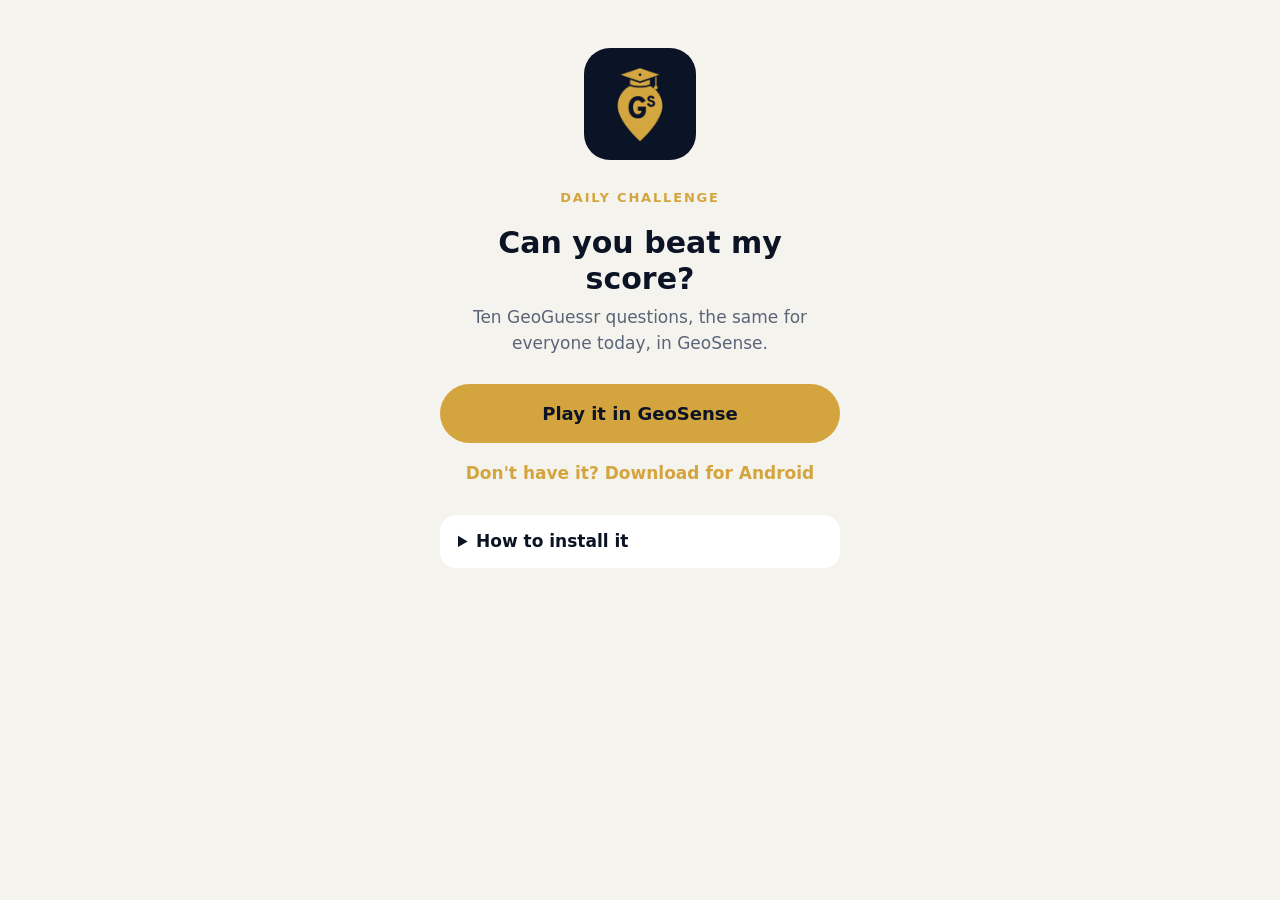
==== daily/index.html @ 72102fe8 "GeoSense site: download page, daily challenge links, Android app links" ====
<!doctype html>
<html lang="en">
<head>
<meta charset="utf-8">
<meta name="viewport" content="width=device-width, initial-scale=1">
<title>GeoSense daily challenge</title>
<meta name="description" content="Ten GeoGuessr questions, the same for everyone today. Can you beat my score?">
<meta property="og:title" content="GeoSense daily challenge">
<meta property="og:description" content="Ten GeoGuessr questions, the same for everyone today. Can you beat my score?">
<meta property="og:image" content="https://geosenselearnthemetas-arch.github.io/icon.png">
<link rel="icon" href="../icon.png">
<link rel="stylesheet" href="../style.css">
</head>
<body>
<main>
  <img class="logo" src="../icon.png" alt="" width="112" height="112">
  <p class="eyebrow" id="label">Daily challenge</p>
  <h1 data-en="Can you beat my score?" data-es="¿Me superas?">Can you beat my score?</h1>
  <p class="tag" data-en="Ten GeoGuessr questions, the same for everyone today, in GeoSense." data-es="Diez preguntas de GeoGuessr, las mismas para todos hoy, en GeoSense.">Ten GeoGuessr questions, the same for everyone today, in GeoSense.</p>
  <!-- Opens the app when it is installed, else the download. -->
  <a class="button" id="open" href="intent://geosenselearnthemetas-arch.github.io/daily/#Intent;scheme=https;package=com.geosenseapp.geosense;S.browser_fallback_url=https%3A%2F%2Fgithub.com%2Fgeosenselearnthemetas-arch%2Fgeosenselearnthemetas-arch.github.io%2Freleases%2Flatest%2Fdownload%2FGeoSense.apk;end" data-en="Play it in GeoSense" data-es="Jugarlo en GeoSense">Play it in GeoSense</a>
  <a class="link" href="https://github.com/geosenselearnthemetas-arch/geosenselearnthemetas-arch.github.io/releases/latest/download/GeoSense.apk" data-en="Don't have it? Download for Android" data-es="¿No la tienes? Descárgala para Android">Don't have it? Download for Android</a>
  <details>
    <summary data-en="How to install it" data-es="Cómo instalarla">How to install it</summary>
    <ol>
      <li data-en="Download the file GeoSense.apk with the link above." data-es="Descarga el archivo GeoSense.apk con el enlace de arriba.">Download the file GeoSense.apk with the link above.</li>
      <li data-en="Open it. Android may ask you to allow installing apps from your browser: allow it." data-es="Ábrelo. Android puede pedirte que permitas instalar apps desde el navegador: permítelo.">Open it. Android may ask you to allow installing apps from your browser: allow it.</li>
      <li data-en="Tap Install, then come back and tap Play it in GeoSense." data-es="Pulsa Instalar, vuelve aquí y pulsa Jugarlo en GeoSense.">Tap Install, then come back and tap Play it in GeoSense.</li>
    </ol>
  </details>
</main>
<script src="../lang.js"></script>
<script>
  // "?n=3": which challenge the link was shared from.
  var n = new URLSearchParams(location.search).get('n');
  var es = (navigator.language || '').toLowerCase().indexOf('es') === 0;
  var label = es ? 'Reto diario' : 'Daily challenge';
  if (n && /^\d+$/.test(n)) label += (es ? ' n.º ' : ' #') + n;
  document.getElementById('label').textContent = label;
</script>
</body>
</html>
---- style.css ----
:root {
  --bg: #0b1324;
  --card: #131f38;
  --text: #f5f1e8;
  --muted: #a9b2c6;
  --gold: #d4a53e;
  --ink: #0b1324;
}
@media (prefers-color-scheme: light) {
  :root { --bg: #f5f3ee; --card: #ffffff; --text: #0b1324; --muted: #5b6477; }
}
* { box-sizing: border-box; }
body {
  margin: 0;
  min-height: 100vh;
  background: var(--bg);
  color: var(--text);
  font: 17px/1.5 system-ui, -apple-system, "Segoe UI", Roboto, sans-serif;
  display: flex;
  justify-content: center;
}
main {
  width: 100%;
  max-width: 440px;
  padding: 48px 20px 40px;
  text-align: center;
}
.logo { border-radius: 26px; }
h1 { margin: 18px 0 8px; font-size: 30px; line-height: 1.2; }
.eyebrow {
  margin: 20px 0 0;
  color: var(--gold);
  font-weight: 800;
  letter-spacing: 0.14em;
  text-transform: uppercase;
  font-size: 13px;
}
.tag { color: var(--muted); margin: 0 0 28px; }
.button {
  display: block;
  padding: 16px;
  border-radius: 999px;
  background: var(--gold);
  color: var(--ink);
  font-weight: 800;
  font-size: 18px;
  text-decoration: none;
}
.link {
  display: block;
  margin-top: 18px;
  color: var(--gold);
  font-weight: 700;
  text-decoration: none;
}
details {
  margin-top: 28px;
  text-align: left;
  background: var(--card);
  border-radius: 16px;
  padding: 14px 18px;
}
summary { cursor: pointer; font-weight: 700; }
ol { color: var(--muted); padding-left: 20px; margin: 10px 0 4px; }
li { margin-bottom: 6px; }
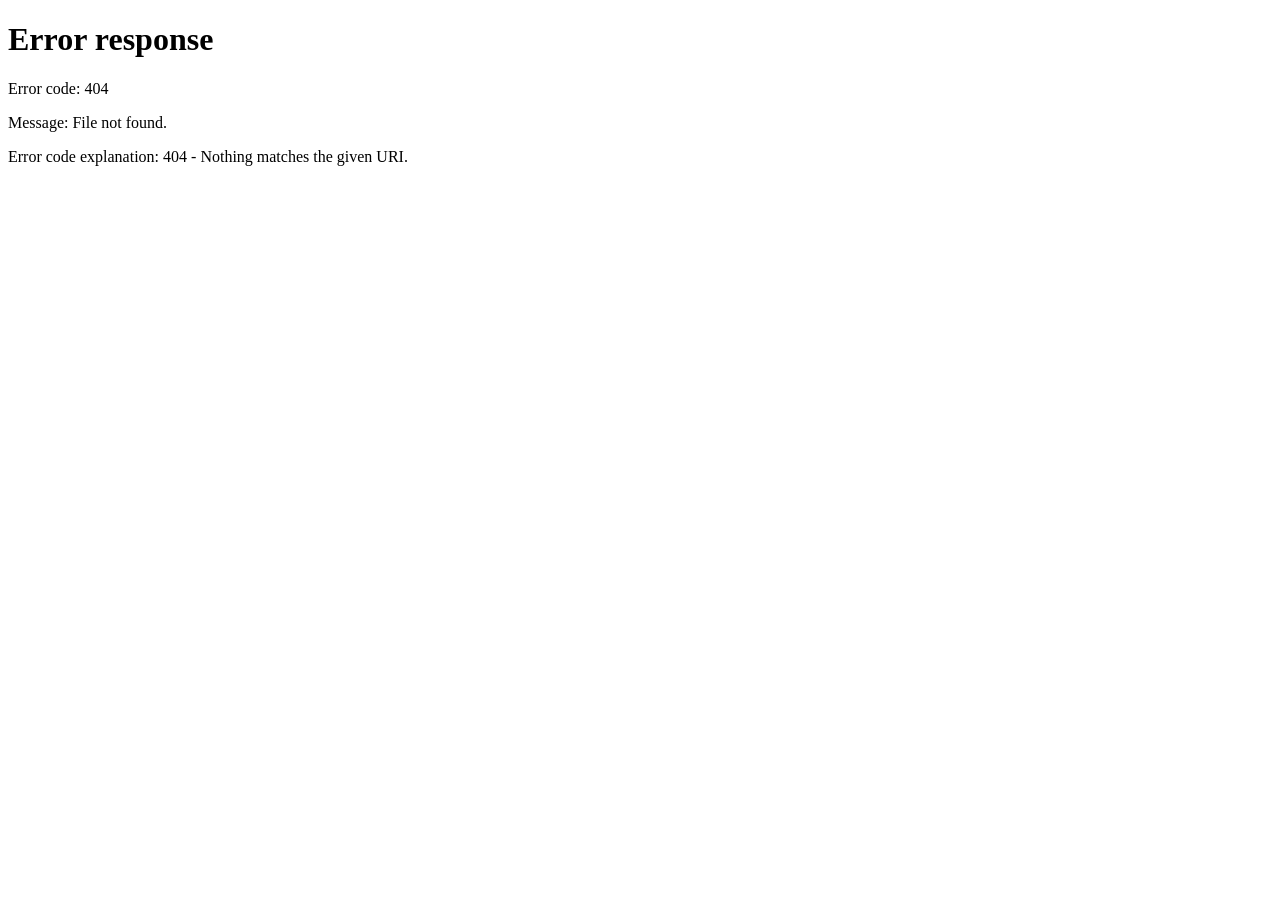
==== commit ae70dbe4: "Short daily link: /d?7, the old /daily/ links forward to it Co-Authored-By: Claude Opus 5.5 <noreply" ====
--- a/daily/index.html
+++ b/daily/index.html
@@ -2,41 +2,14 @@
 <html lang="en">
 <head>
 <meta charset="utf-8">
-<meta name="viewport" content="width=device-width, initial-scale=1">
 <title>GeoSense daily challenge</title>
-<meta name="description" content="Ten GeoGuessr questions, the same for everyone today. Can you beat my score?">
+<!-- Links shared until 2026-10. These tags are for link previews; people go on to /d. -->
 <meta property="og:title" content="GeoSense daily challenge">
 <meta property="og:description" content="Ten GeoGuessr questions, the same for everyone today. Can you beat my score?">
-<meta property="og:image" content="https://geosenselearnthemetas-arch.github.io/icon.png">
-<link rel="icon" href="../icon.png">
-<link rel="stylesheet" href="../style.css">
+<meta property="og:image" content="https://geosenselearnthemetas-arch.github.io/share.png">
+<meta property="og:image:width" content="192">
+<meta property="og:image:height" content="192">
+<script>location.replace('/d' + location.search);</script>
 </head>
-<body>
-<main>
-  <img class="logo" src="../icon.png" alt="" width="112" height="112">
-  <p class="eyebrow" id="label">Daily challenge</p>
-  <h1 data-en="Can you beat my score?" data-es="¿Me superas?">Can you beat my score?</h1>
-  <p class="tag" data-en="Ten GeoGuessr questions, the same for everyone today, in GeoSense." data-es="Diez preguntas de GeoGuessr, las mismas para todos hoy, en GeoSense.">Ten GeoGuessr questions, the same for everyone today, in GeoSense.</p>
-  <!-- Opens the app when it is installed, else the download. -->
-  <a class="button" id="open" href="intent://geosenselearnthemetas-arch.github.io/daily/#Intent;scheme=https;package=com.geosenseapp.geosense;S.browser_fallback_url=https%3A%2F%2Fgithub.com%2Fgeosenselearnthemetas-arch%2Fgeosenselearnthemetas-arch.github.io%2Freleases%2Flatest%2Fdownload%2FGeoSense.apk;end" data-en="Play it in GeoSense" data-es="Jugarlo en GeoSense">Play it in GeoSense</a>
-  <a class="link" href="https://github.com/geosenselearnthemetas-arch/geosenselearnthemetas-arch.github.io/releases/latest/download/GeoSense.apk" data-en="Don't have it? Download for Android" data-es="¿No la tienes? Descárgala para Android">Don't have it? Download for Android</a>
-  <details>
-    <summary data-en="How to install it" data-es="Cómo instalarla">How to install it</summary>
-    <ol>
-      <li data-en="Download the file GeoSense.apk with the link above." data-es="Descarga el archivo GeoSense.apk con el enlace de arriba.">Download the file GeoSense.apk with the link above.</li>
-      <li data-en="Open it. Android may ask you to allow installing apps from your browser: allow it." data-es="Ábrelo. Android puede pedirte que permitas instalar apps desde el navegador: permítelo.">Open it. Android may ask you to allow installing apps from your browser: allow it.</li>
-      <li data-en="Tap Install, then come back and tap Play it in GeoSense." data-es="Pulsa Instalar, vuelve aquí y pulsa Jugarlo en GeoSense.">Tap Install, then come back and tap Play it in GeoSense.</li>
-    </ol>
-  </details>
-</main>
-<script src="../lang.js"></script>
-<script>
-  // "?n=3": which challenge the link was shared from.
-  var n = new URLSearchParams(location.search).get('n');
-  var es = (navigator.language || '').toLowerCase().indexOf('es') === 0;
-  var label = es ? 'Reto diario' : 'Daily challenge';
-  if (n && /^\d+$/.test(n)) label += (es ? ' n.º ' : ' #') + n;
-  document.getElementById('label').textContent = label;
-</script>
-</body>
+<body></body>
 </html>
